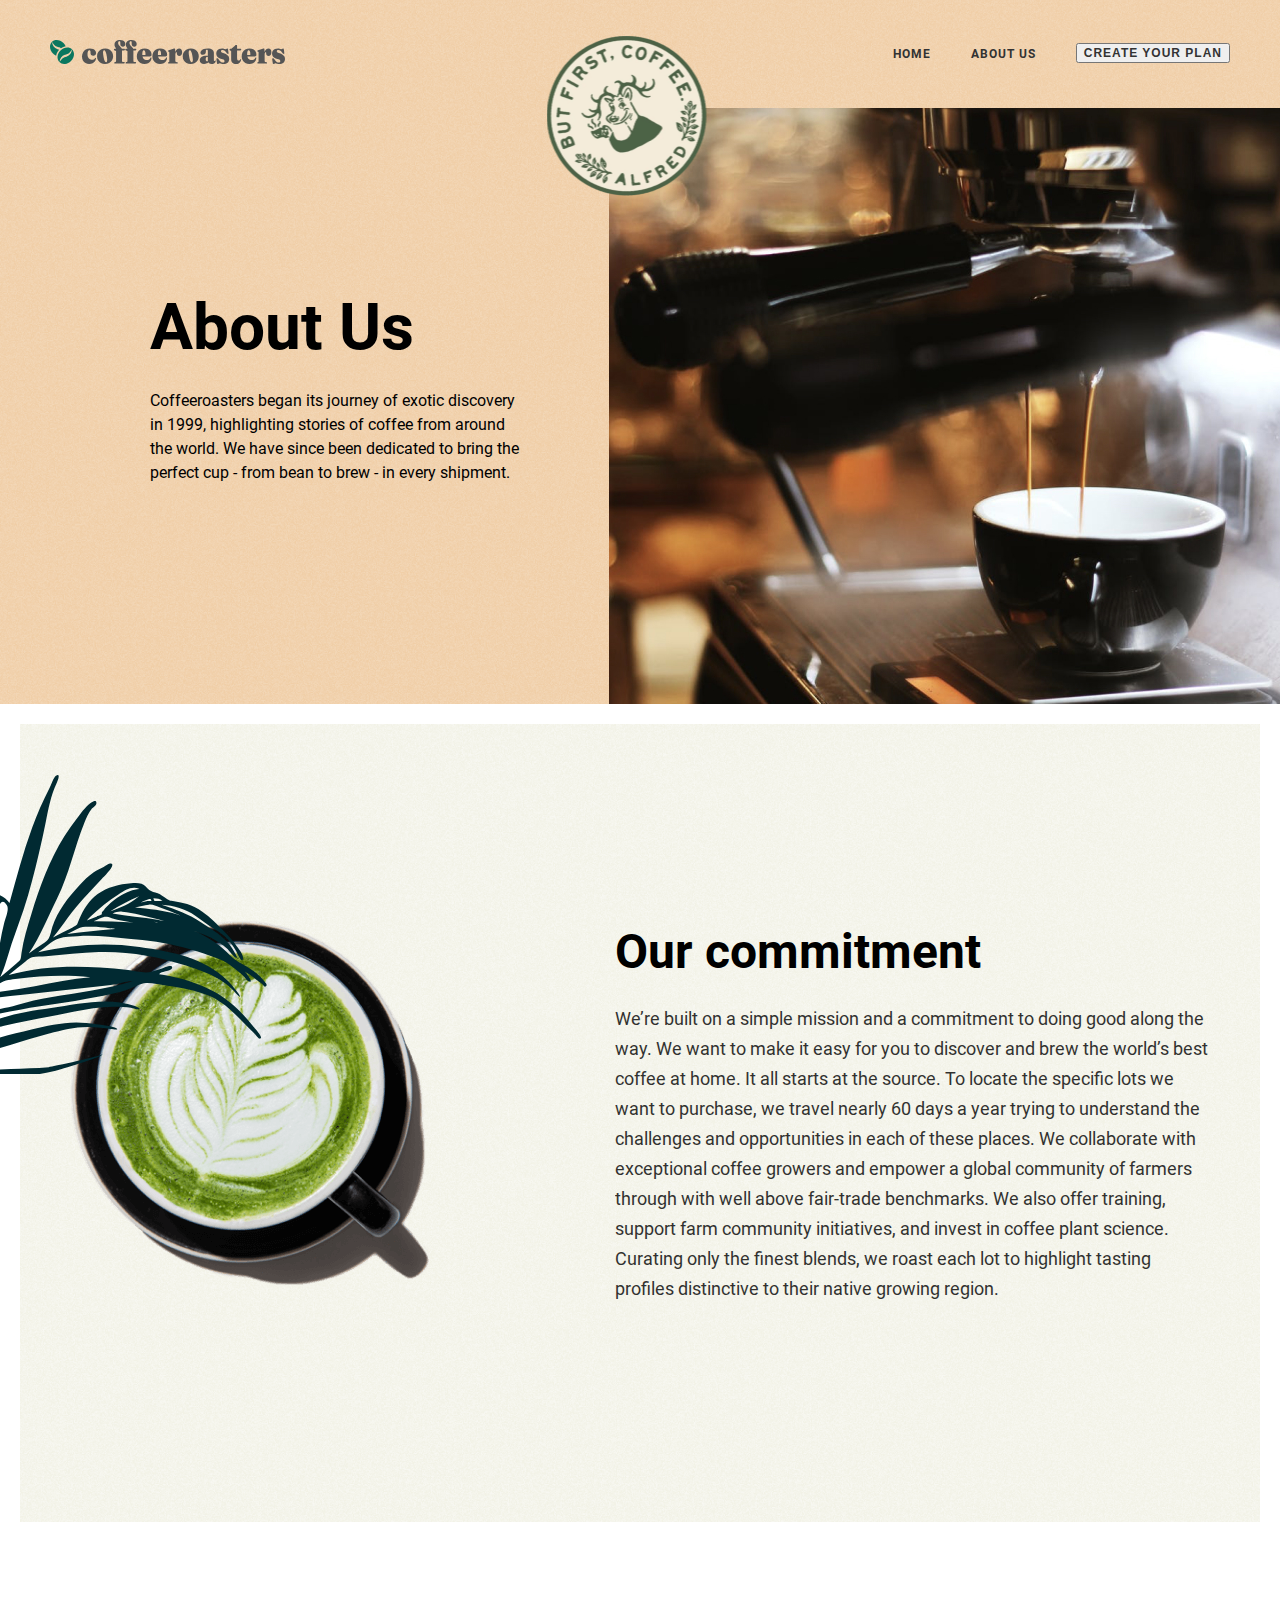
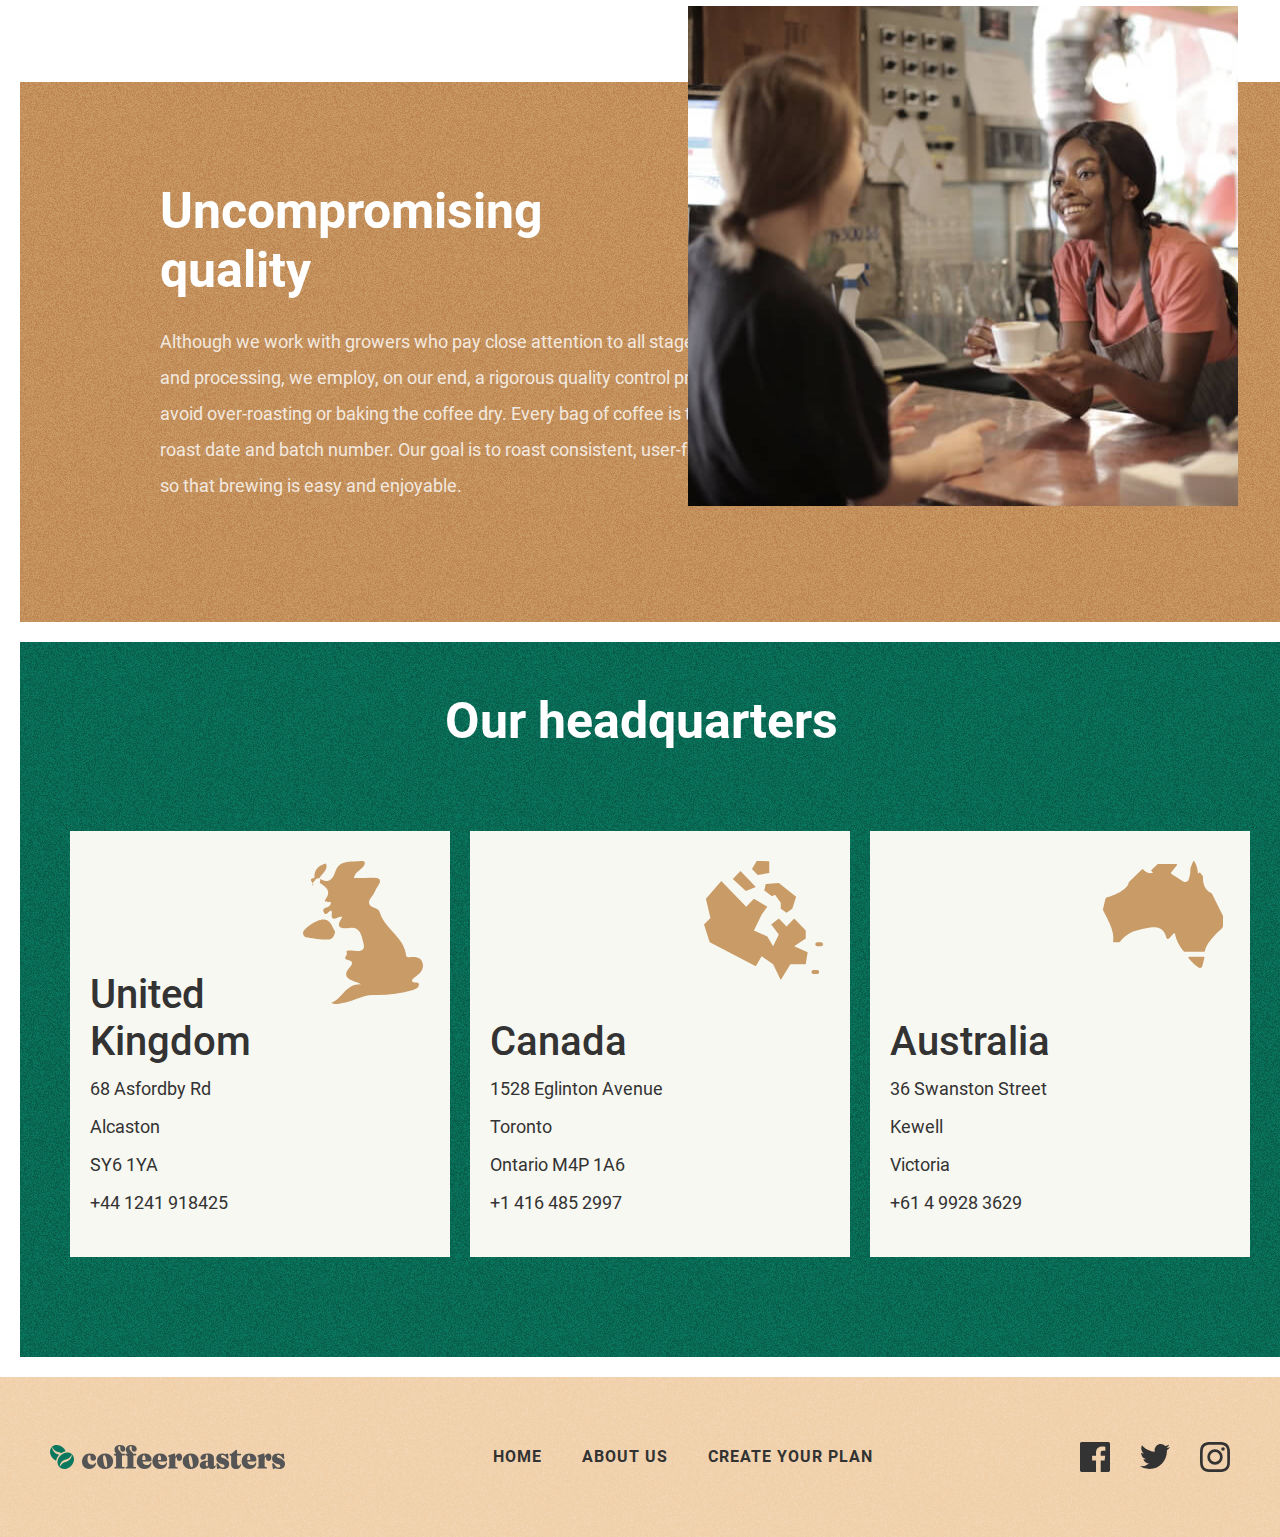
==== aboutus.html @ 54e1dedc "Add new site page about us" ====
<!DOCTYPE html>
<html lang="en">
<head>
  <meta charset="UTF-8">
  <meta http-equiv="X-UA-Compatible" content="IE=edge">
  <meta name="viewport" content="width=device-width, initial-scale=1.0">
  <title>Coffeeroasters || About us</title>
  <!-- <link rel="stylesheet" href="./css/normalize.css"> -->
  <!-- <link rel="stylesheet" href="./css/main.min.css"> -->
  <link rel="stylesheet" href="./css/main.css">
</head>
<body>
  <header class="site-header">
    <div class="container">
      <div class="header-top">
        <a class="site-logo" href="./index.html">
          <img class="site-logo-img" src="./images/site-logo.svg" alt="Site logo">
        </a>
        <nav class="header-nav">
          <ul class="nav-list">
            <li class="nav-item">
              <a class="nav-link" href="#">HOME</a>
            </li>
            <li class="nav-item">
              <a class="nav-link" href="#">ABOUT US</a>
            </li>
            <li class="nav-item">
              <button class="nav-link js-nav-link" type="button">Create your plan</button>
            </li>
          </ul>
        </nav>
      </div>
    </div>
  </header>

  <main>
    <section class="intro">
      <div class="container">
        <div class="intro-main">
          <div class="intro-info about">
            <h1 class="intro-info-title">
              About Us
            </h1>

            <p class="intro-info-text">
              Coffeeroasters began its journey of exotic discovery in 1999, highlighting stories of coffee from around the world. We have since been dedicated to bring the perfect cup - from bean to brew - in every shipment.
            </p>

          </div>

          <div class="intro-pictures">
            <img class="intro-img" src="./images/boiled-coffee.jpg"
            srcset="./images/boiled-coffee.jpg 1x, ./images/boiled-coffee@2x.jpg 2x"
            width="710" height="596" alt="Coffee picture">
          </div>
        </div>
      </div>
    </section>

    <section class="collection">
      <div class="for-bg-img">
        <div class="container">

          <div class="over-component">
            <img class="over-component-img" src="./images/green-coffee.png"
            srcset="./images/green-coffee.png  1x, ./images/green-coffee@2x.png 2x"
            width="360" height="364" alt=" Green-coffee" >

            <div class="component-info">
              <h2 class="component-title">
                Our commitment
              </h2>

              <p class="component-text">
                We’re built on a simple mission and a commitment to doing good along the way. We want to make it easy for you to discover and brew the world’s best coffee at home. It all starts at the source. To locate the specific lots we want to purchase, we travel nearly 60 days a year trying to understand the challenges and opportunities in each of these places. We collaborate with exceptional coffee growers and empower a global community of farmers through with well above fair-trade benchmarks. We also offer training, support farm community initiatives, and invest in coffee plant science. Curating only the finest blends, we roast each lot to highlight tasting profiles distinctive to their native growing region.
              </p>
            </div>

          </div>

        </div>
      </div>
    </section>


    <section class="uncompromising-quality">
      <div class="container">
        <div class="quality">
          <div class="quality-info">
            <div class="quality-title-box">
              <h2 class="quality-title">
                Uncompromising quality
              </h2>
            </div>

            <p class="quality-text">
              Although we work with growers who pay close attention to all stages of harvest and processing, we employ, on our end, a rigorous quality control program to avoid over-roasting or baking the coffee dry. Every bag of coffee is tagged with a roast date and batch number. Our goal is to roast consistent, user-friendly coffee, so that brewing is easy and enjoyable.
            </p>
          </div>
          <img class="quality-img" src="./images/about-quality-img.jpg"
          srcset="./images/about-quality-img.jpg 1x, ./images/about-quality-img@2x.jpg 2x"
          width="550" height="500" alt="Give coffee to client">
        </div>

      </div>
    </section>

    <section class="our-headquarters">
      <div class="container">
        <div class="quarters-info">
          <div class="quarters-title">
            <h2 class="quality-title">
              Our headquarters
            </h2>
          </div>

          <ul class="headquarters-list">
            <li class="headquarters-item">
              <div class="quarters-item-info">
                <h3 class="quarters-item-title">
                  United Kingdom
                </h3>
                <p class="quarters-item-text">68  Asfordby Rd</p>
                <p class="quarters-item-text">Alcaston</p>
                <p class="quarters-item-text">SY6 1YA</p>
                <p class="quarters-item-text">+44 1241 918425</p>
              </div>
            </li>
            <li class="headquarters-item">
              <div class="quarters-item-info">
                <h3 class="quarters-item-title">
                  Canada
                </h3>
                <p class="quarters-item-text">1528  Eglinton Avenue</p>
                <p class="quarters-item-text">Toronto</p>
                <p class="quarters-item-text">Ontario M4P 1A6</p>
                <p class="quarters-item-text">+1 416 485 2997</p>
              </div>
            </li>
            <li class="headquarters-item">
              <div class="quarters-item-info">
                <h3 class="quarters-item-title">
                  Australia
                </h3>
                <p class="quarters-item-text">36 Swanston Street</p>
                <p class="quarters-item-text">Kewell</p>
                <p class="quarters-item-text">Victoria</p>
                <p class="quarters-item-text">+61 4 9928 3629</p>
              </div>
            </li>
          </ul>
        </div>

      </div>
    </section>

    <footer class="site-footer">
      <div class="container">
        <div class="footer-info">
          <a class="site-logo" href="./index.html">
            <img class="site-logo-img" src="./images/site-logo.svg" alt="Site logo">
          </a>
          <nav class="header-nav">
            <ul class="nav-list">
              <li class="nav-item">
                <a class="ft-link" href="#">HOME</a>
              </li>
              <li class="nav-item">
                <a class="ft-link" href="#">ABOUT US</a>
              </li>
              <li class="nav-item">
                <a class="ft-link" href="#">Create your plan</a>
              </li>
            </ul>
          </nav>

          <ul class="social-media">
            <li class="social-media-item">
              <a class="social-media-link" href="#" target="blank">
                <img class="social-media-icon" src="./images/facebook-icon.svg"
                width="30" height="30" alt="facebook icon">
              </a>
            </li>
            <li class="social-media-item">
              <a class="social-media-link" href="#" target="blank">
                <img class="social-media-icon" src="./images/twitter-icon.svg"
                width="30" height="25" alt="twitter icon">
              </a>
            </li>
            <li class="social-media-item">
              <a class="social-media-link" href="#" target="blank">
                <img class="social-media-icon" src="./images/instagram-icon.svg"
                width="30" height="30" alt="instagram icon">
              </a>
            </li>
          </ul>
        </div>
      </div>

    </footer>

  </main>
</body>
</html>
---- css/main.css ----
:root{
  --text-color:#000000;
  --text-second-color:#333333;
  --bg-color:#ffffff;
}

@font-face {
  font-family: 'Roboto';
  font-style: normal;
  font-weight: 400;
  src: url('../fonts/roboto-v30-latin-regular.woff2') format('woff2'),
  url('../fonts/roboto-v30-latin-regular.woff') format('woff');
}

@font-face {
  font-family: 'Roboto';
  font-style: normal;
  font-weight: 500;
  src: url('../fonts/roboto-v30-latin-500.woff2') format('woff2'),
  url('../fonts/roboto-v30-latin-500.woff') format('woff');
}

@font-face {
  font-family: 'Roboto';
  font-style: normal;
  font-weight: 700;
  src: url('../fonts/roboto-v30-latin-700.woff2') format('woff2'),
  url('../fonts/roboto-v30-latin-700.woff') format('woff');
}

*{
  box-sizing: border-box;
}

body{
  margin: 0;
  font-family: "Roboto", "Arial", sans-serif;
  overflow-x: hidden;
  font-weight: 400;
  color: var(--text-color);
}

.site-header{
  width: 100%;
  background-image: url("../images/first-bgimg.png");
  background-position: center;
  background-size: cover;
}

.container{
  max-width: 1440px;
  margin: 0 auto;
  padding: 0 50px;
}

.header-top{
  display: flex;
  align-items: center;
  padding: 40px 0;
}

.site-logo{
  margin-right: auto;
}

.site-logo-img{
  display: block;
  margin-right: auto;
}
.nav-list{
  display: flex;
  align-items: center;
  list-style: none;
  margin: 0;
  padding: 0;
}

.nav-link{
  font-weight: 700;
  font-size: 12px;
  line-height: 14px;
  letter-spacing: 1px;
  color: var(--text-second-color);
  text-transform: uppercase;
  text-decoration: none;
}

.nav-item:not(:first-child){
  margin-left: 40px;
}

.intro{
  width: 100%;
  background-image: url("../images/first-bgimg.png");
  background-position: center;
  background-size: cover;
}

.intro-main{
  display: flex;
  align-items: center;
  justify-content: space-between;
  padding-left: 100px;
}

.intro-info{
  width: 464px;
  margin: 0;
  padding: 0;
}

.intro-info-title{
  margin: 0;
  padding: 0;
  font-weight: 700;
  font-size: 64px;
  line-height: 75px;
}

.intro-info-text{
  margin: 24px 0 34px 0;
  padding: 0;
  font-size: 16px;
  line-height: 24px;
}

.intro-link{
  display: inline-block;
  padding: 16px 24px;
  font-weight: 500;
  font-size: 16px;
  line-height: 19px;
  letter-spacing: 1px;
  background-color: #0A775F;
  color: var(--bg-color);
  border-radius: 100px;
  text-decoration: none;
}

.intro-pictures{
  position: relative;
  top:4px;
  left: 89px;
}

.intro-pictures:before{
  content: "";
  position: absolute;
  top: -72px;
  left: -62px;
  width: 160px;
  height: 160px;
  background-image: url("../images/alfred.png");
  background-position: center ;
}

.collection{
  width: 100%;
  background-color: var(--bg-color);
}

.for-bg-img{
  margin: 20px;
  padding: 50px 0;
  background-image: url("../images/seconnd-bgimg.png");
  background-position: center;
  background-size: cover;
}

.collection-title{
  margin: 0;
  margin-bottom: 80px;
  font-weight: 700;
  font-size: 50px;
  line-height: 59px;
  text-align: center;
  text-transform: uppercase;
}

.coffee-type-list{
  width: 1020px;
  margin: 0 auto;
  padding: 0;
}

.coffee-type-item{
  display: flex;
  align-items: center;
  margin: 0 auto;
  position: relative;
}

.coffee-type-item:nth-child(even){
  flex-direction: row-reverse;
}

.coffee-type-item:nth-child(2), .coffee-type-item:nth-child(4){
  position: relative;
}

.coffee-type-item:nth-child(1):before{
  position: absolute;
  top: -30%;
  left: -35%;
  width: 402px;
  height: 300px;
  background-image: url("../images/first-leaf.svg");
  background-repeat: no-repeat;
  background-size: cover;
  content: "";
}

.coffee-type-item:nth-child(2)::after{
  position: absolute;
  top: 36%;
  right: -44%;
  width: 392px;
  height: 477px;
  background-image: url("../images/second-leaf.svg");
  background-repeat: no-repeat;
  background-size: cover;
  content: "";
}

.coffee-type-item:nth-child(4):before{
  position: absolute;
  top: -7%;
  left: -41%;
  width: 316px;
  height: 269px;
  background-image: url("../images/third-leaf.svg");
  background-repeat: no-repeat;
  background-size: contain;
  content: "";
}

.coffee-type-item:nth-child(even)  .coffee-type-img{
  margin-left: 117px;
}

.coffee-type-item:nth-child(odd) .coffee-type-img{
  margin-right: 117px;
}


.coffee-type-item:nth-child(1)
.coffee-type-info{
  width: 452px;
}

.coffee-type-item:nth-child(2)
.coffee-type-info{
  width: 390px;
}
.coffee-type-item:nth-child(3)
.coffee-type-info
{
  width: 390px;
}

.coffee-type-item:nth-child(4)
.coffee-type-info {
  width: 410px;
}

.coffee-type-info-title{
  margin: 0;
  margin-bottom: 10px;
  padding: 0;
  font-weight: 500;
  font-size: 48px;
  line-height: 56px;
  color: var(--text-second-color);
  text-transform: uppercase;
}

.coffee-type-info-text{
  margin: 0;
  font-weight: 400;
  font-size: 22px;
  line-height: 34px;
  color: var(--text-second-color);
}

.choose-us{
  position: relative;
  margin: 20px;
  padding-top: 50px;
  padding-bottom: 500px;
  background-image: url("../images/third-bgimg.png");
  background-position: center;
  background-size: contain;
}

.choose-us-top{
  width: 581px;
  margin: 0 auto;
  text-align: center;
}

.choose-us-title{
  margin: 0;
  margin-bottom: 10px;
  padding: 0;
  font-weight: 700;
  font-size: 50px;
  line-height: 59px;
  color: var(--bg-color);
  text-transform: uppercase;
}

.choose-us-text{
  margin: 0;
  font-weight: 400;
  font-size: 16px;
  line-height: 28px;
  color: var(--bg-color);
  opacity: 0.8;
}

.choose-us-list{
  position: absolute;
  top: 41%;
  display: flex;
  align-items: center;
  margin: 0;
  padding: 0;
  list-style: none;
}

.choose-us-item{
  width: 433px;
  color: var(--text-second-color);
}

.choose-us-item:nth-child(1)::before{
  position: absolute;
  top: -8%;
  left: -4%;
  width: 140px;
  height: 144px;
  background-image: url("../images/but-first-coffe-icon.svg");
  background-position: center;
  background-size: contain;
  background-repeat: no-repeat;
  content: "";
}

.choose-us-item:not(:last-child){
  margin-right: 20px;
}

.choose-us-item-title{
  margin-top: 28px;
  margin-bottom: 10px;
  font-weight: 500;
  font-size: 30px;
  line-height: 35px;
  text-transform: uppercase;
}

.choose-us-item-text{
  font-weight: 400;
  font-size: 18px;
  line-height: 28px;
}

.how-it-work{
  margin: 0 20px;
  margin-top: 289px;
  margin-bottom: 50px;
  background-image: url("../images/fourth-bg-img.png");
  background-position: center;
  background-size: cover;
}

.how-it-work-info{
  position: relative;
  margin: 0;
  padding: 50px 0;
}


.how-it-work-title{
  position: relative;
  margin-bottom: 55px;
  font-weight: 700;
  font-size: 50px;
  line-height: 59px;
  text-align: center;
  color: var(--bg-color);
  text-transform: uppercase;
}

.how-it-work-title::before{
  position: absolute;
  content: "";
  top:1%;
  right:3%;
  width: 215px;
  height: 150px;
  background-image: url("../images/but-first-coffee-icon.svg");
  background-position: center;
  background-repeat: no-repeat;
}

.boxes{
  width: 966px;
  display: flex;
  align-items: center;
  justify-content: space-between;
  border-bottom: 3px dashed #C99B67;
}

.box-item{
  position: relative;
  top:25px;
  padding: 26px;
  background-color: #F8F8F2;
  border: 4px solid #C99B67;
  border-radius: 4px;
}

.how-it-work-list{
  margin: 0;
  margin-top: 45px;
  margin-bottom: 60px;
  padding: 0;
  display: flex;
  align-items: center;
  list-style: none;
}

.how-it-work-item{
  width: 453px;
  padding-top: 20px;
  padding-right: 28px;
  padding-bottom: 40px;
  padding-left: 20px;
  background-color: #F8F8F2;
  color:var(--text-second-color)
}

.how-it-work-item:not(:last-child){
  margin-right: 20px;
}

.number{
  display: block;
  text-align: right;
  font-weight: 400;
  font-size: 64px;
  line-height: 75px;
  color: var(--text-second-color);
  opacity: 0.8;
}

.how-it-work-theme{
  width: 231px;
}

.how-it-work-item-title{
  margin-top: 45px;
  margin-bottom: 10px;
  font-weight: 500;
  font-size: 40px;
  line-height: 47px;
}

.how-it-work-item-text{
  margin: 0;
  padding: 0;
  font-weight: 400;
  font-size: 18px;
  line-height: 28px;
}

.work-link{
  display: flex;
  justify-content: center;
}

.how-it-work-link{
  padding: 16px 24px;
  font-weight: 500;
  font-size: 16px;
  line-height: 19px;
  text-align: center;
  letter-spacing: 1px;
  background-color: #C99B67;
  color: #FFFFFF;
  border-radius: 100px;
  text-decoration: none;
}

.site-footer{
  width: 100%;
  background-image: url("../images/first-bgimg.png");
  background-position: center;
  background-size: cover;
}

.footer-info{
  display: flex;
  align-items: center;
  padding: 65px 0;
}

.ft-link{
  font-weight: 700;
  font-size: 16px;
  line-height: 19px;
  letter-spacing: 1px;
  text-transform: uppercase;
  color: var(--text-second-color);
  text-decoration: none;
}

.social-media{
  display: flex;
  align-items: center;
  list-style: none;
  margin: 0;
  margin-left: auto;
  padding: 0;
}

.social-media-item:not(:last-child){
  margin-right: 30px;
}

.social-media-icon{
  display: block;
}

.about{
  width: 372px;
}


.over-component{
  position: relative;
  display: flex;
  align-items: center;
  justify-content: flex-end;
  padding-top: 110px;
  padding-bottom: 150px;
}

.over-component::before{
  position: absolute;
  top: 0%;
  left: -18%;
  width: 402px;
  height: 300px;
  background-image: url("../images/first-leaf.svg");
  background-repeat: no-repeat;
  background-size: cover;
  content: "";
}

.component-info{
  margin-left: 185px;
  width: 626px;
}

.component-title{
  margin-bottom: 24px;
  font-weight: 700;
  font-size: 48px;
  line-height: 56px;
}

.component-text{
  font-style: normal;
  font-weight: 400;
  font-size: 18px;
  line-height: 30px;
  color: var(--text-color);
  mix-blend-mode: normal;
  opacity: 0.8;
}

.uncompromising-quality{
  width: 100%;
  margin:0 20px;
  margin-top: 160px;
  background-image: url("../images/third-bgimg.png");
}

.quality{
  position: relative;
  display: flex;
  align-items: center;
}

.quality-info{
  width: 729px;
  color: var(--bg-color);
  padding-top: 100px;
  padding-bottom: 118px;
  padding-left: 90px;
}

.quality-title-box{
  width: 397px;
}

.quality-title{
  margin: 0;
  font-weight: 700;
  font-size: 50px;
  line-height: 59px;
  color: var(--bg-color);
}

.quality-text{
  margin: 0;
  margin-top: 24px;
  padding: 0;
  font-weight: 400;
  font-size: 18px;
  line-height: 30px;
  line-height: 2;
  color: var(--bg-color);
  mix-blend-mode: normal;
  opacity: 0.8;
}


.quality-img{
  position: absolute;
  top:-14%;
  right: 1%;
}

.our-headquarters{
  width: 100%;
  margin: 20px;
  background-image: url("../images/fourth-bg-img.png");
}

.quarters-info{
  padding-top: 50px;
  padding-bottom: 100px;
}

.quarters-title{
  width: 431px;
  margin: 0 auto;
}


.headquarters-list{
  display: flex;
  align-items: center;
  margin: 0;
  margin-top: 80px;
  padding: 0;
  list-style: none;
}


.headquarters-item{
  position: relative;
  width: 433px;
  margin: 0;
  padding: 0 55px 40px 20px;
  background-color: #F8F8F2;
  color: var(--text-second-color)
}

.headquarters-item:first-child{
  padding-top: 140px;
}

.headquarters-item:not(:first-child){
  padding-top: 187px;
}

.headquarters-item:not(:last-child){
  margin-right: 20px;
}

.quarters-item-title{
  width: 231px;
  margin: 0;
  font-weight: 500;
  font-size: 40px;
  line-height: 47px;
}

.quarters-item-text{
  margin: 0;
  margin-top: 10px;
  font-weight: 400;
  font-size: 18px;
  line-height: 28px;
}

.headquarters-item:nth-child(1)::before{
  position: absolute;
  top: 7%;
  right: 7%;
  width: 120px;
  height: 143px;
  background-image: url("../images/uk-img.svg");
  background-size: contain;
  background-position: center;
  background-repeat: no-repeat;
  content: "";
}

.headquarters-item:nth-child(2)::before{
  position: absolute;
  top: 7%;
  right: 7%;
  display: inline-block;
  width: 120px;
  height: 120px;
  background-image: url("../images/canada.svg");
  background-size: contain;
  background-position: center;
  background-repeat: no-repeat;
  content: "";
}

.headquarters-item:nth-child(3)::before{
  position: absolute;
  top: 7%;
  right: 7%;
  display: inline-block;
  width: 120px;
  height: 107px;
  background-image: url("../images/australia.svg");
  background-size: contain;
  background-position: center;
  background-repeat: no-repeat;
  content: "";
}
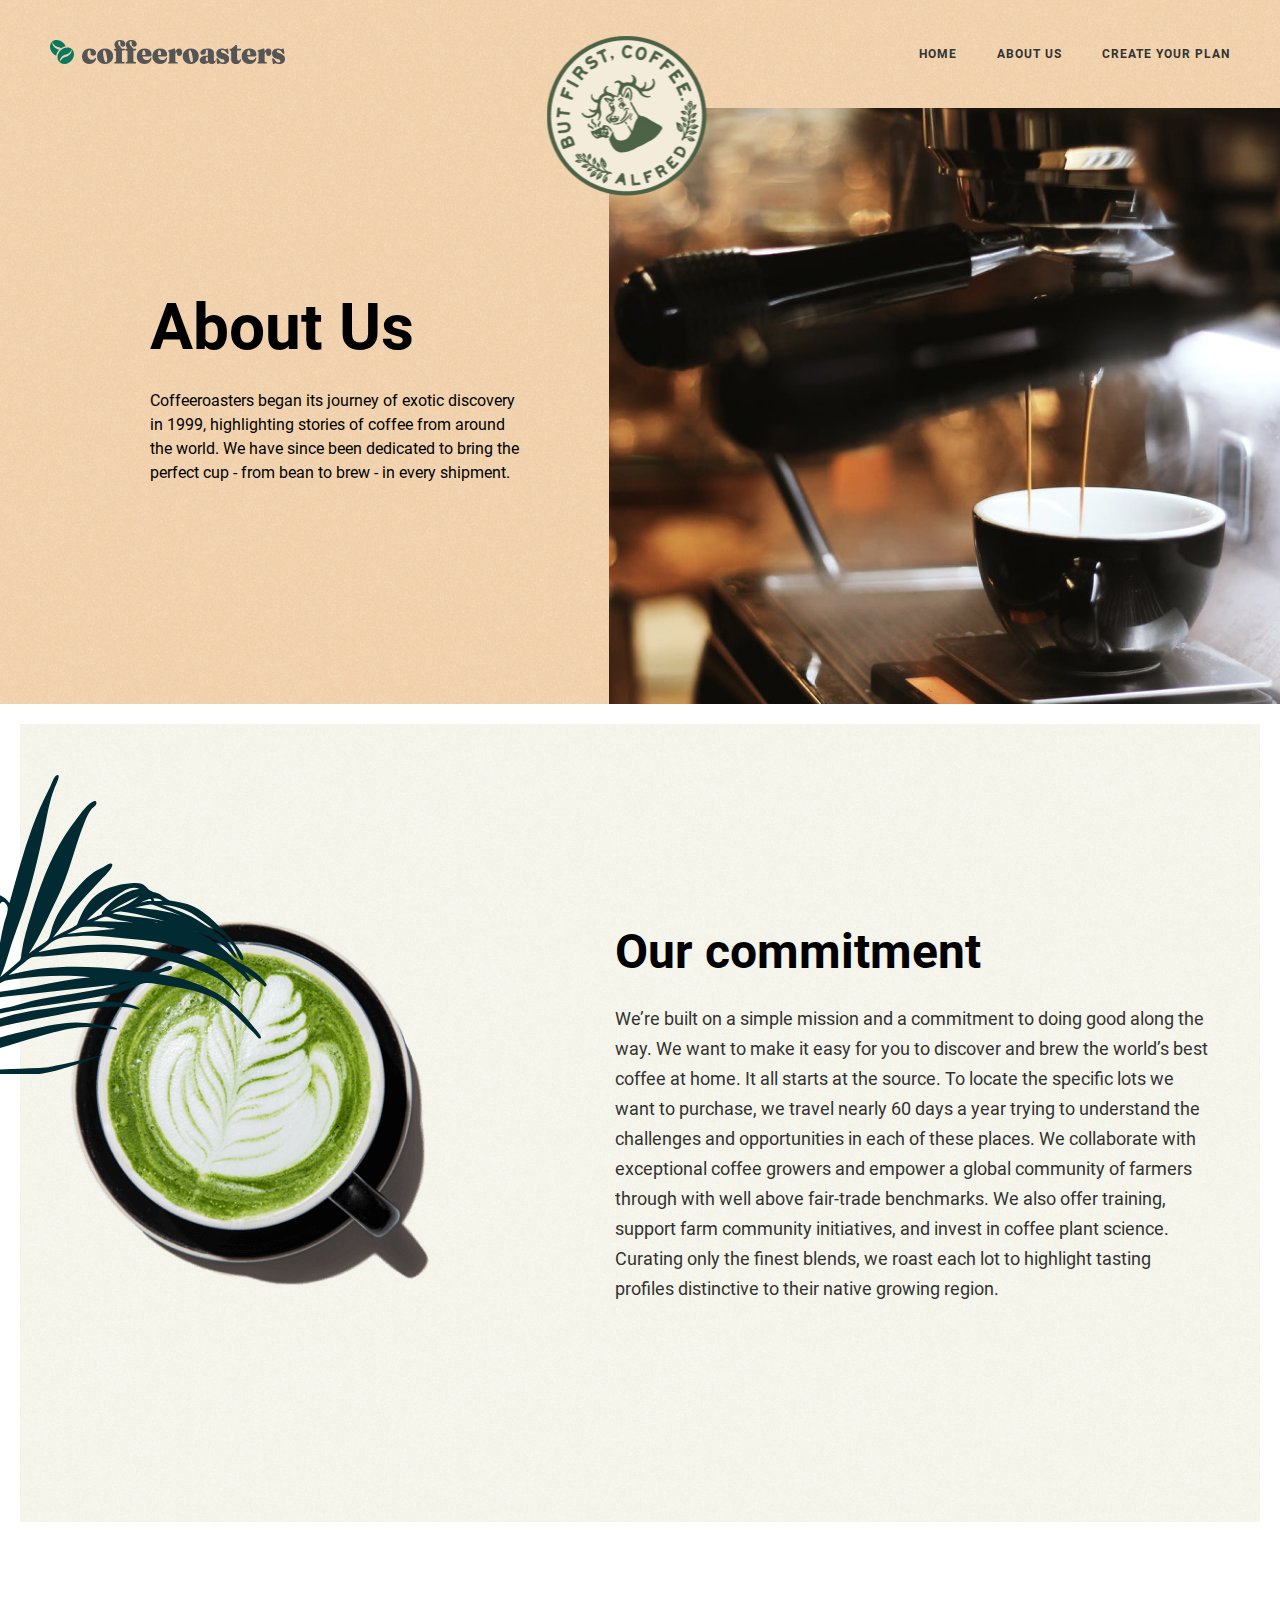
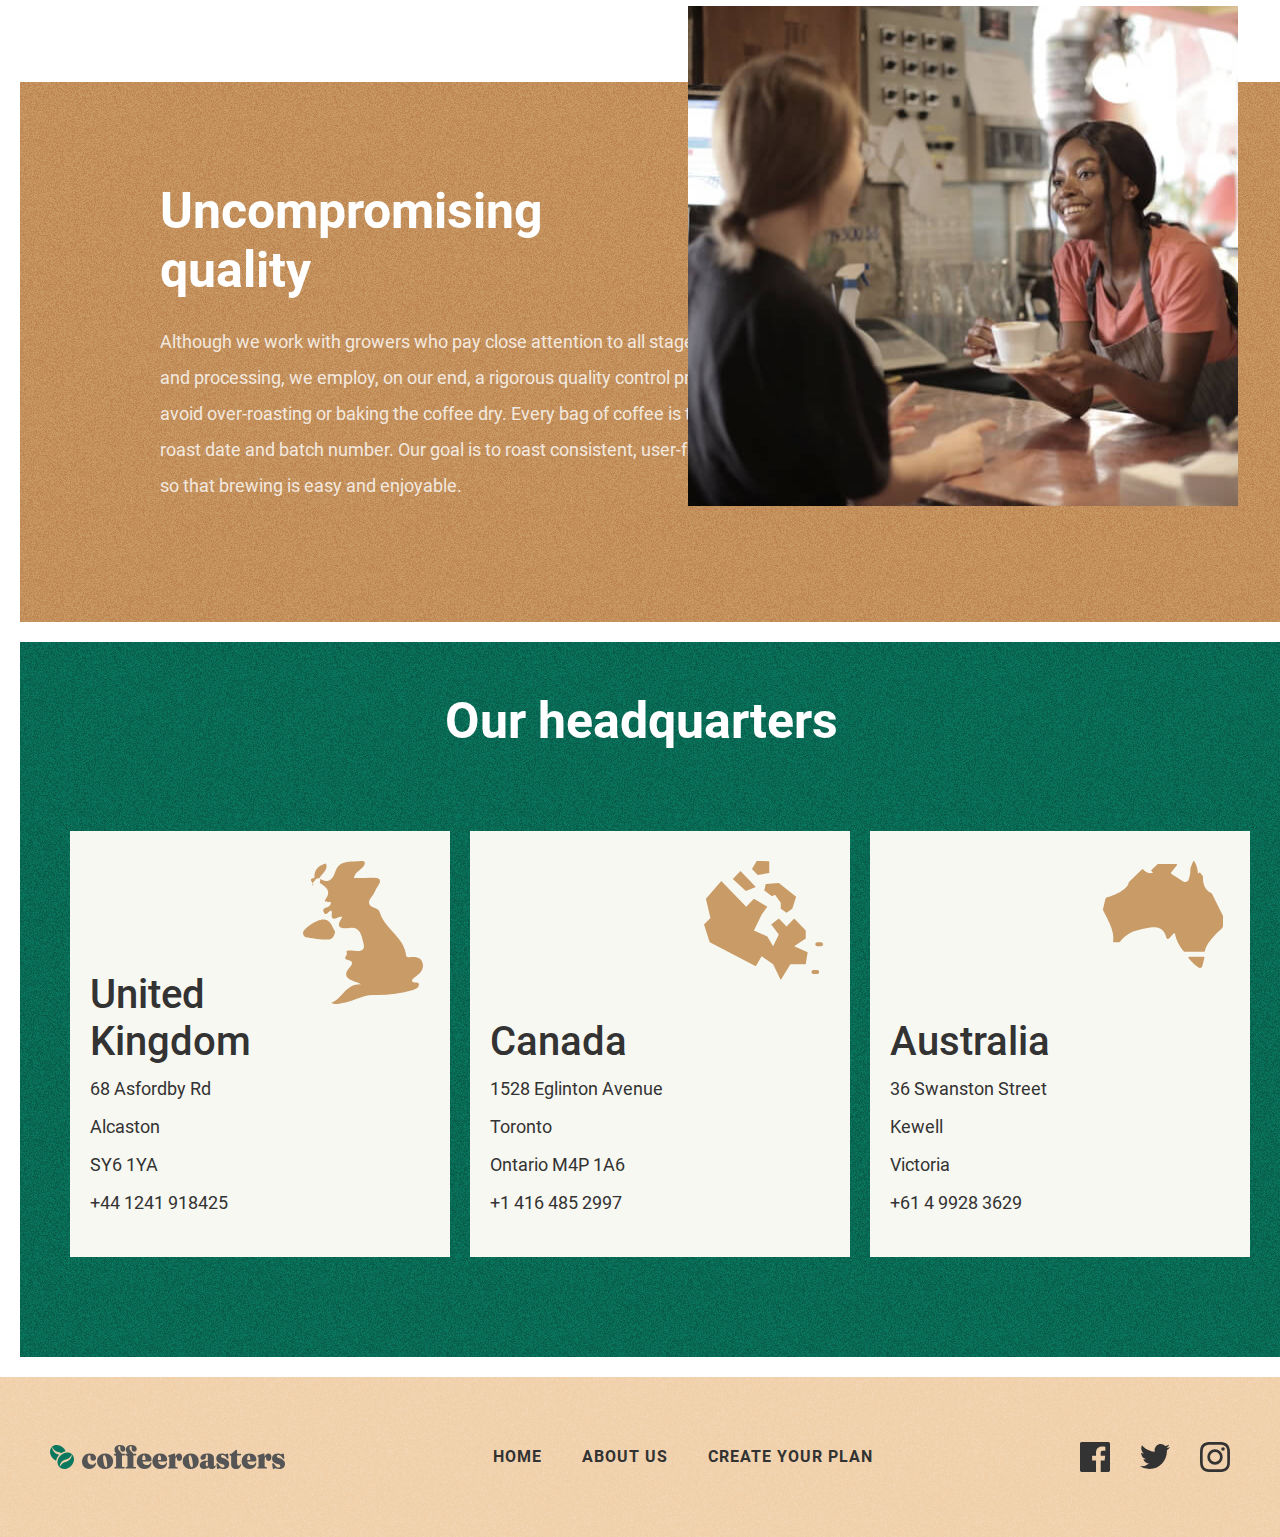
==== commit e5e957de: "Connect html files" ====
--- a/aboutus.html
+++ b/aboutus.html
@@ -19,13 +19,13 @@
         <nav class="header-nav">
           <ul class="nav-list">
             <li class="nav-item">
-              <a class="nav-link" href="#">HOME</a>
+              <a class="nav-link" href="./index.html">HOME</a>
             </li>
             <li class="nav-item">
-              <a class="nav-link" href="#">ABOUT US</a>
+              <a class="nav-link" href="./aboutus.html">ABOUT US</a>
             </li>
             <li class="nav-item">
-              <button class="nav-link js-nav-link" type="button">Create your plan</button>
+              <a class="nav-link js-nav-link" type="button">Create your plan</a>
             </li>
           </ul>
         </nav>
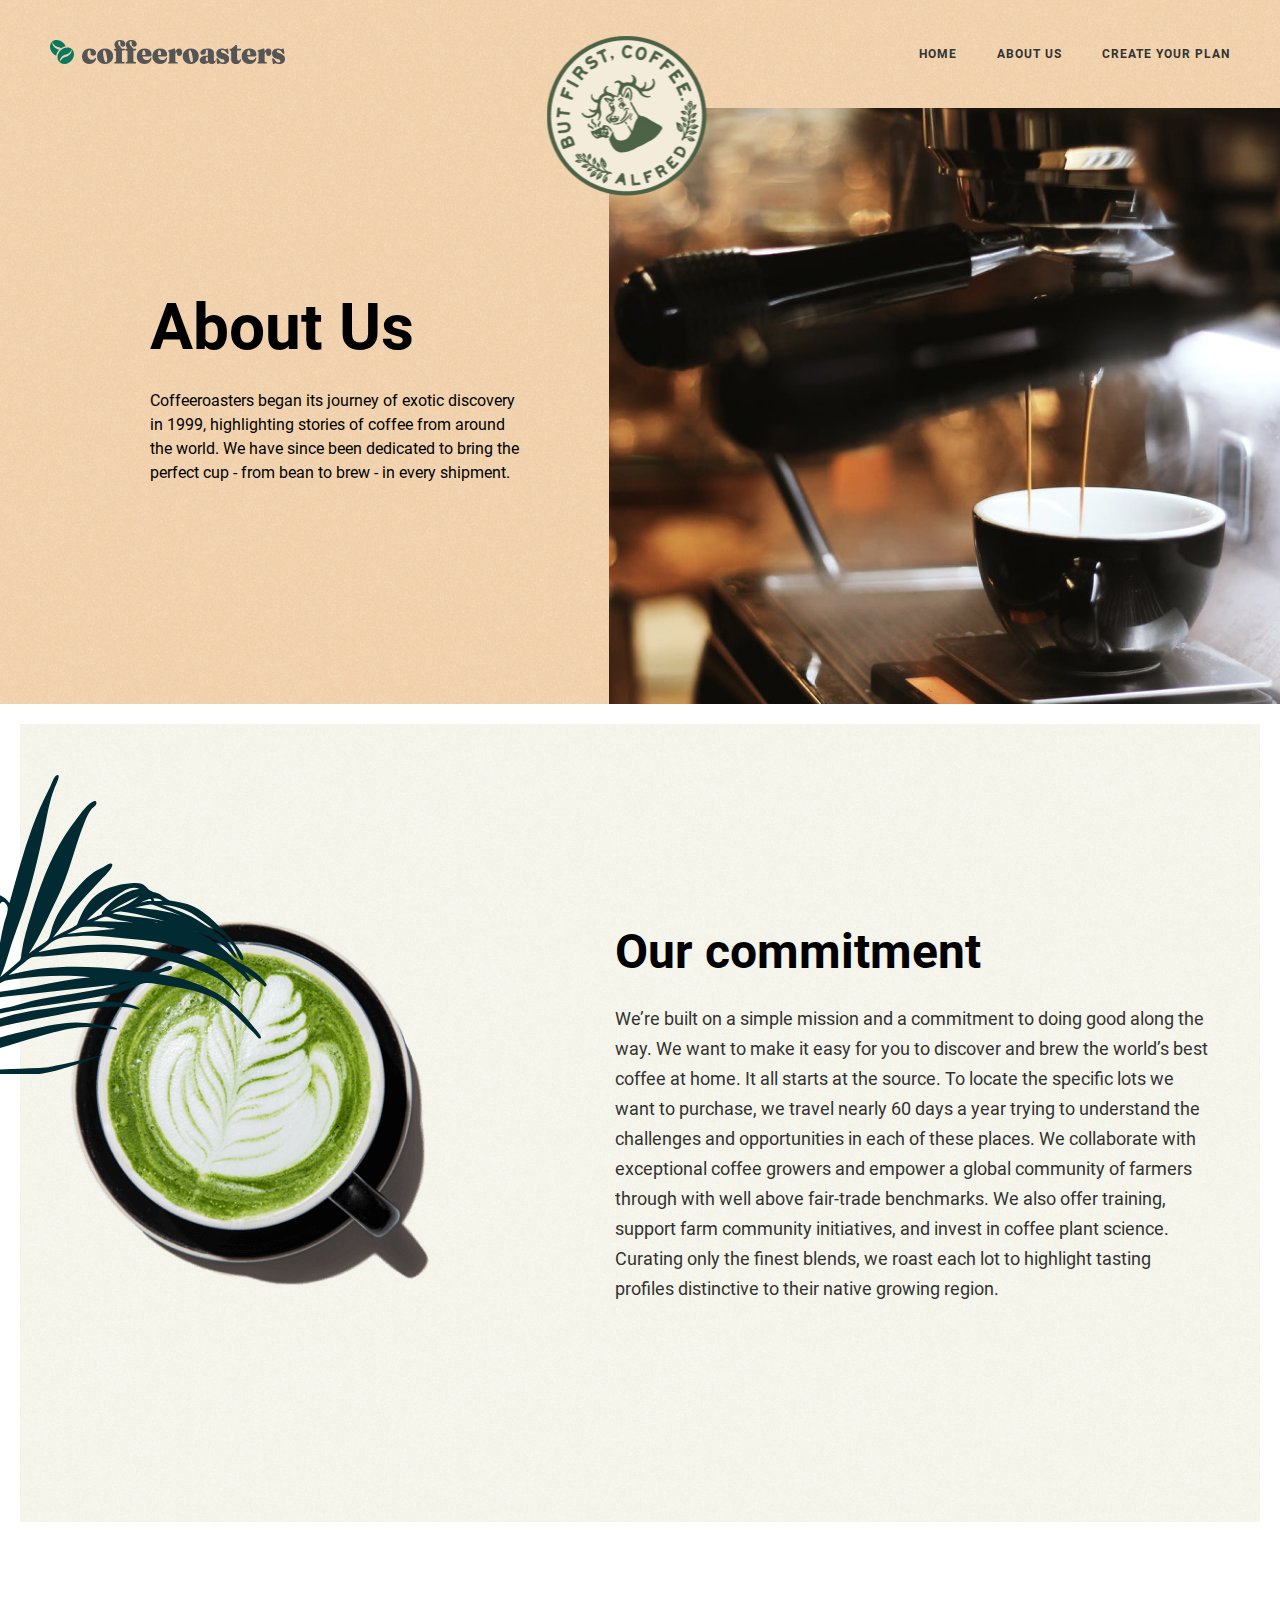
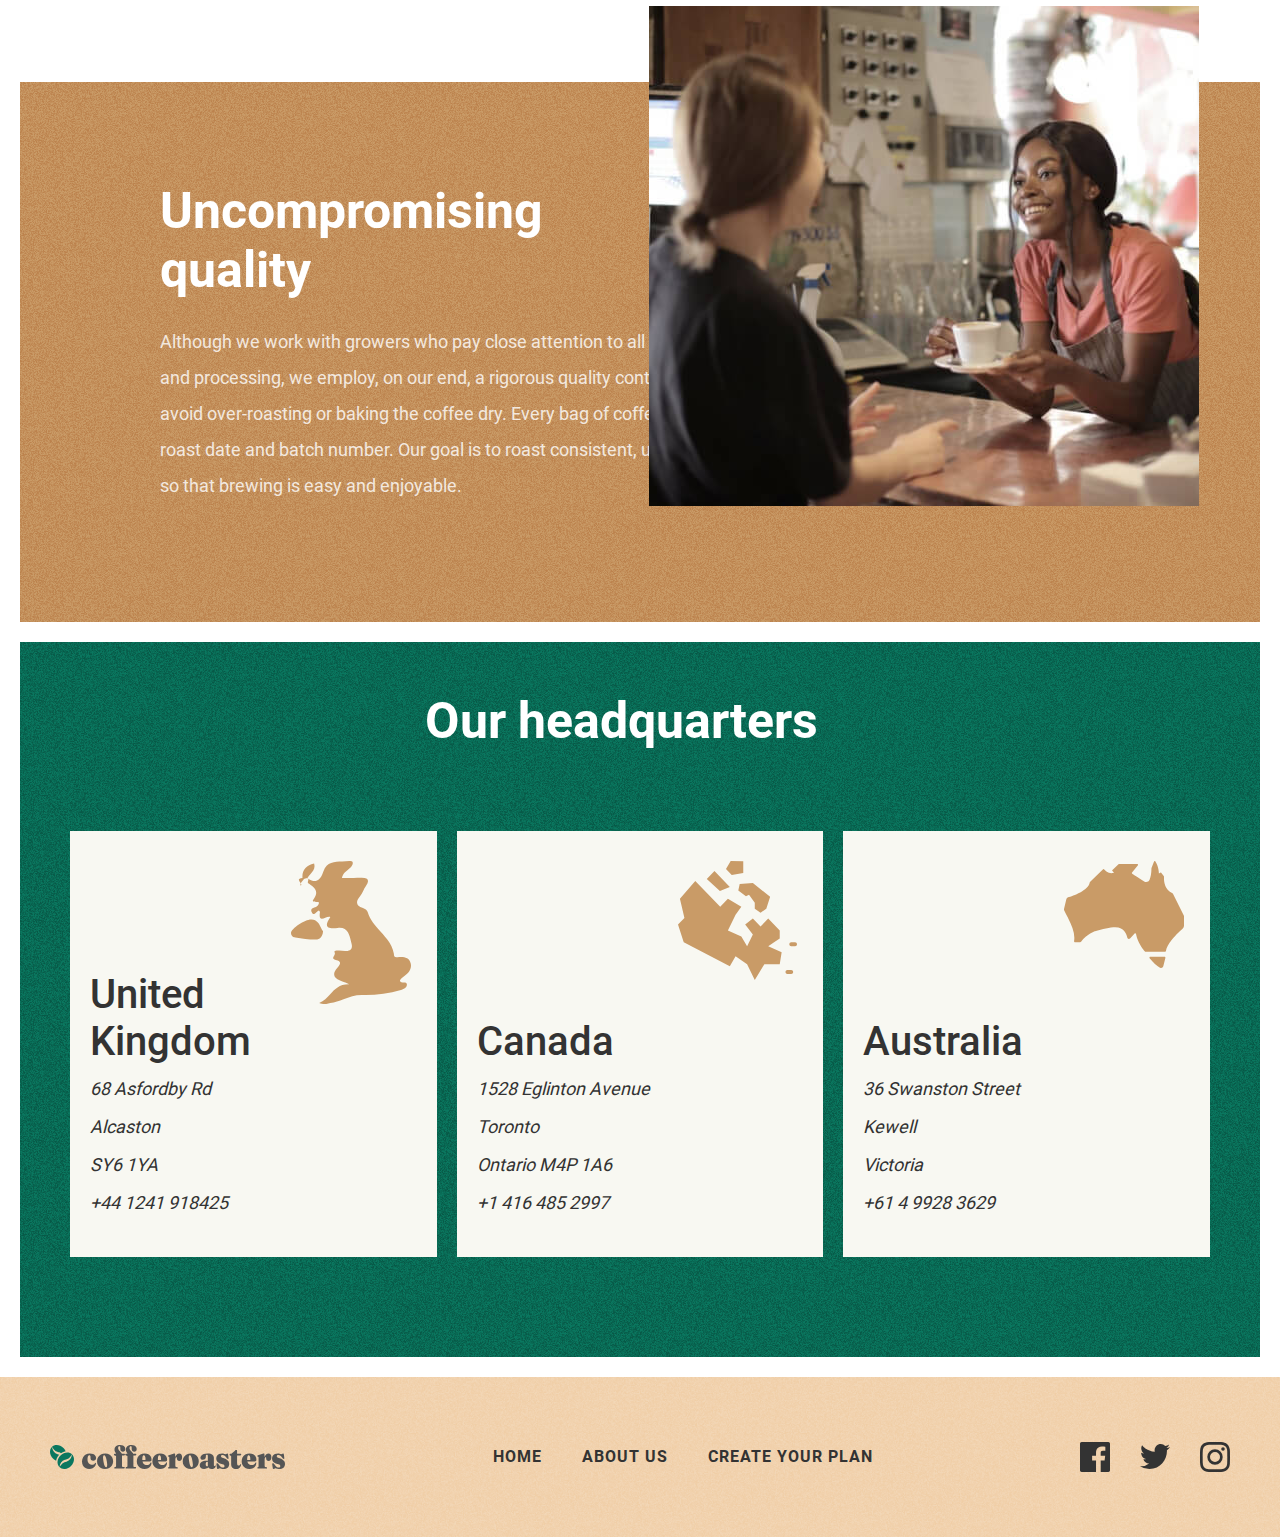
==== commit f74ab238: "Add new page to site" ====
--- a/aboutus.html
+++ b/aboutus.html
@@ -25,7 +25,7 @@
               <a class="nav-link" href="./aboutus.html">ABOUT US</a>
             </li>
             <li class="nav-item">
-              <a class="nav-link js-nav-link" type="button">Create your plan</a>
+              <a class="nav-link js-nav-link" href="./create.html">Create your plan</a>
             </li>
           </ul>
         </nav>
@@ -120,10 +120,10 @@
                 <h3 class="quarters-item-title">
                   United Kingdom
                 </h3>
-                <p class="quarters-item-text">68  Asfordby Rd</p>
-                <p class="quarters-item-text">Alcaston</p>
-                <p class="quarters-item-text">SY6 1YA</p>
-                <p class="quarters-item-text">+44 1241 918425</p>
+                <address class="quarters-item-text">68  Asfordby Rd</address>
+                <address class="quarters-item-text">Alcaston</address>
+                <address class="quarters-item-text">SY6 1YA</address>
+                <address class="quarters-item-text"><a class="item-text-link" href="tel:+441241918425">+44 1241 918425</a></address>
               </div>
             </li>
             <li class="headquarters-item">
@@ -131,10 +131,10 @@
                 <h3 class="quarters-item-title">
                   Canada
                 </h3>
-                <p class="quarters-item-text">1528  Eglinton Avenue</p>
-                <p class="quarters-item-text">Toronto</p>
-                <p class="quarters-item-text">Ontario M4P 1A6</p>
-                <p class="quarters-item-text">+1 416 485 2997</p>
+                <address class="quarters-item-text">1528  Eglinton Avenue</address>
+                <address class="quarters-item-text">Toronto</address>
+                <address class="quarters-item-text">Ontario M4P 1A6</address>
+                <address class="quarters-item-text"><a class="item-text-link" href="tel:+14164852997">+1 416 485 2997</a></address>
               </div>
             </li>
             <li class="headquarters-item">
@@ -142,10 +142,10 @@
                 <h3 class="quarters-item-title">
                   Australia
                 </h3>
-                <p class="quarters-item-text">36 Swanston Street</p>
-                <p class="quarters-item-text">Kewell</p>
-                <p class="quarters-item-text">Victoria</p>
-                <p class="quarters-item-text">+61 4 9928 3629</p>
+                <address class="quarters-item-text">36 Swanston Street</address>
+                <address class="quarters-item-text">Kewell</address>
+                <address class="quarters-item-text">Victoria</address>
+                <address class="quarters-item-text"><a class="item-text-link" href="tel:+61499283629">+61 4 9928 3629</a></address>
               </div>
             </li>
           </ul>
@@ -163,13 +163,13 @@
           <nav class="header-nav">
             <ul class="nav-list">
               <li class="nav-item">
-                <a class="ft-link" href="#">HOME</a>
+                <a class="ft-link" href="./index.html">HOME</a>
               </li>
               <li class="nav-item">
-                <a class="ft-link" href="#">ABOUT US</a>
+                <a class="ft-link" href="./aboutus.html">ABOUT US</a>
               </li>
               <li class="nav-item">
-                <a class="ft-link" href="#">Create your plan</a>
+                <a class="ft-link" href="./create.html">Create your plan</a>
               </li>
             </ul>
           </nav>
--- a/css/main.css
+++ b/css/main.css
@@ -38,6 +38,19 @@
   overflow-x: hidden;
   font-weight: 400;
   color: var(--text-color);
+}
+
+.visually-hidden {
+  position: absolute;
+  width: 1px;
+  height: 1px;
+  margin: -1px;
+  padding: 0;
+  border: 0;
+  white-space: nowrap;
+  clip-path: inset(100%);
+  clip: rect(0 0 0 0);
+  overflow: hidden;
 }
 
 .site-header{
@@ -582,8 +595,7 @@
 }
 
 .uncompromising-quality{
-  width: 100%;
-  margin:0 20px;
+  margin:20px;
   margin-top: 160px;
   background-image: url("../images/third-bgimg.png");
 }
@@ -635,7 +647,6 @@
 }
 
 .our-headquarters{
-  width: 100%;
   margin: 20px;
   background-image: url("../images/fourth-bg-img.png");
 }
@@ -696,6 +707,11 @@
   font-weight: 400;
   font-size: 18px;
   line-height: 28px;
+}
+
+.item-text-link{
+  color: var(--text-second-color);
+  text-decoration: none;
 }
 
 .headquarters-item:nth-child(1)::before{
@@ -737,4 +753,339 @@
   background-position: center;
   background-repeat: no-repeat;
   content: "";
+}
+
+
+/* Question sections */
+.question{
+  position: relative;
+}
+
+.for-bg-img{
+  margin: 20px;
+  background-image: url("../images/seconnd-bgimg.png");
+}
+
+.question-box{
+  display: flex;
+  padding-top: 50px;
+}
+
+.question-box::before{
+  position: absolute;
+  top: 63%;
+  left: -15%;
+  width: 316px;
+  height: 269px;
+  background-image: url("../images/third-leaf.svg");
+  background-repeat: no-repeat;
+  background-size: contain;
+  content: "";
+}
+
+.ordered-list{
+  margin: 0;
+  padding: 0;
+  list-style: none;
+}
+
+.ordered-list::before{
+  position: absolute;
+  top: 35%;
+  left: -14%;
+  width: 402px;
+  height: 300px;
+  background-image: url("../images/first-leaf.svg");
+  background-repeat: no-repeat;
+  background-size: cover;
+  content: "";
+}
+
+.ordered-list::after{
+  position: absolute;
+  top: 12%;
+  right: -16%;
+  width: 392px;
+  height: 477px;
+  background-image: url("../images/second-leaf.svg");
+  background-repeat: no-repeat;
+  background-size: cover;
+  content: "";
+}
+
+.ordered-item{
+  margin-bottom: 30px;
+}
+
+
+.ordered-link{
+  padding-bottom: 5px;
+  font-weight: 500;
+  font-size: 28px;
+  line-height: 33px;
+  font-variant: small-caps;
+  color: #555555;
+  border: 3px dashed transparent;
+  text-decoration: none;
+  text-transform: uppercase;
+}
+
+.ordered-link:hover{
+  color: var(--text-color);
+  border-bottom: 3px dashed #C99B67;
+}
+
+.question-form{
+  width: 660px;
+  margin-left: auto;
+}
+
+.details-summary{
+  display: flex;
+  align-items: center;
+  margin-bottom: 20px;
+  font-weight: 700;
+  font-size: 35px;
+  line-height: 47px;
+  text-transform: uppercase;
+  list-style: none;
+}
+
+.details-summary::after{
+  content: "";
+  margin-left: 24px;
+  width: 40px;
+  height: 40px;
+  display: inline-block;
+  background-image: url("../images/down-icon.svg");
+  background-repeat: no-repeat;
+  background-size: contain;
+  background-position: center center;
+}
+
+span{
+  display: block;
+}
+
+.label-box{
+  display: flex;
+  margin-bottom: 60px;
+}
+
+.form-label{
+  display:inline-block;
+}
+
+.form-label:not(:last-child){
+  margin-right: 18px;
+}
+
+.text-box{
+  width: 208px;
+  padding-top: 31px;
+  padding-right: 32px;
+  padding-bottom: 57px;
+  padding-left: 16px;
+  background-color:#0a775f33;
+}
+
+.first-input-title{
+  padding-bottom: 80px;
+}
+
+.form-input:checked ~ .text-box{
+  background-color: #0A775F;
+}
+
+.form-input:checked ~ .text-box .input-title{
+  color: var(--bg-color);
+}
+
+.form-input:checked ~ .text-box .input-text{
+  color: var(--bg-color);
+}
+
+.input-title{
+  margin-bottom: 10px;
+  font-weight: 500;
+  font-size: 24px;
+  line-height: 28px;
+  color: var(--text-second-color);
+}
+
+.details-name{
+  margin-bottom: 100px;
+}
+
+
+.form-text{
+  width: 100%;
+  margin-top: 100px;
+  background-color: #C99B67;
+}
+
+.form-text-title{
+  margin: 0;
+  padding: 0;
+  margin-bottom: 14px;
+  padding-top: 40px;
+  font-weight: 400;
+  font-size: 16px;
+  line-height: 19px;
+  text-transform: uppercase;
+  color: var(--bg-color);
+}
+
+
+.form-text{
+  margin: 0;
+  padding-right: 15px;
+  padding-bottom: 40px;
+  padding-left: 20px;
+  font-weight: 500;
+  font-size: 24px;
+  line-height: 34px;
+  color: var(--bg-color);
+}
+
+.span-bl-color{
+  display: inline-block;
+  color: var(--text-second-color);
+}
+
+.button-box{
+  display: flex;
+  justify-content: flex-end;
+  margin-top: 20px;
+}
+
+.form-button{
+  display: inline-block;
+  padding: 16px 24px;
+  font-weight: 500;
+  font-size: 16px;
+  line-height: 19px;
+  letter-spacing: 1px;
+  cursor: pointer;
+  background: #0A775F;
+  color: var(--bg-color);
+  border-radius: 100px;
+  border: none;
+}
+
+
+.modal{
+  display: none;
+  position: fixed;
+  top: 0;
+  left: 0;
+  z-index: 10;
+  width: 100%;
+  height: 100%;
+  background-color: rgba(0, 0, 0, 0.4);
+  transition: transform 1s ease;
+}
+
+.modal-show{
+  display: block;
+}
+
+.modal-info{
+  width: 561px;
+  margin: 80px auto;
+  background-color: var(--bg-color);
+  animation-name: slidedown;
+  animation-duration: 1s;
+  animation-iteration-count: 1;
+}
+
+.md-title{
+  margin: 0;
+  padding: 22px 0;
+  padding-left: 30px;
+  background-color: #C99B67;
+}
+
+.modal-title{
+  margin: 0;
+  font-weight: 700;
+  font-size: 44px;
+  line-height: 52px;
+  color: var(--bg-color);
+  text-transform: uppercase;
+}
+
+.cr-pl{
+  margin: 20px;
+}
+
+.md-text{
+  width: 531px;
+  margin: 0;
+  padding: 50px 0;
+  padding-left: 30px;
+}
+
+.modal-text{
+  margin: 0;
+  font-weight: 500;
+  font-size: 24px;
+  line-height: 34px;
+  color: var(--text-color);
+}
+
+.modal-text .modal-text-color{
+  display: inline-block;
+  color: #0A775F;
+}
+
+.modal-info-text{
+  margin: 0;
+  margin-top: 10px;
+  margin-bottom: 50px;
+  font-weight: 400;
+  font-size: 18px;
+  line-height: 26px;
+  color: var(--text-second-color);
+  opacity: 0.8;
+}
+
+.inner{
+  display: flex;
+  align-items: center;
+}
+
+.inner-size{
+  margin: 0;
+  font-weight: 500;
+  font-size: 24px;
+  line-height: 28px;
+}
+
+.inner-button{
+  display: inline-block;
+  margin-left: auto;
+  padding: 16px 24px;
+  font-weight: 500;
+  font-size: 20px;
+  line-height: 23px;
+  text-align: center;
+  letter-spacing: 1px;
+  background-color: #0A775F;
+  color: var(--bg-color);
+  border: none;
+  border-radius: 100px;
+}
+
+
+@keyframes slidedown {
+
+  from{
+    transform: translateY(-1000px);
+  }
+
+  to{
+    transform: translateY(0);
+  }
+
 }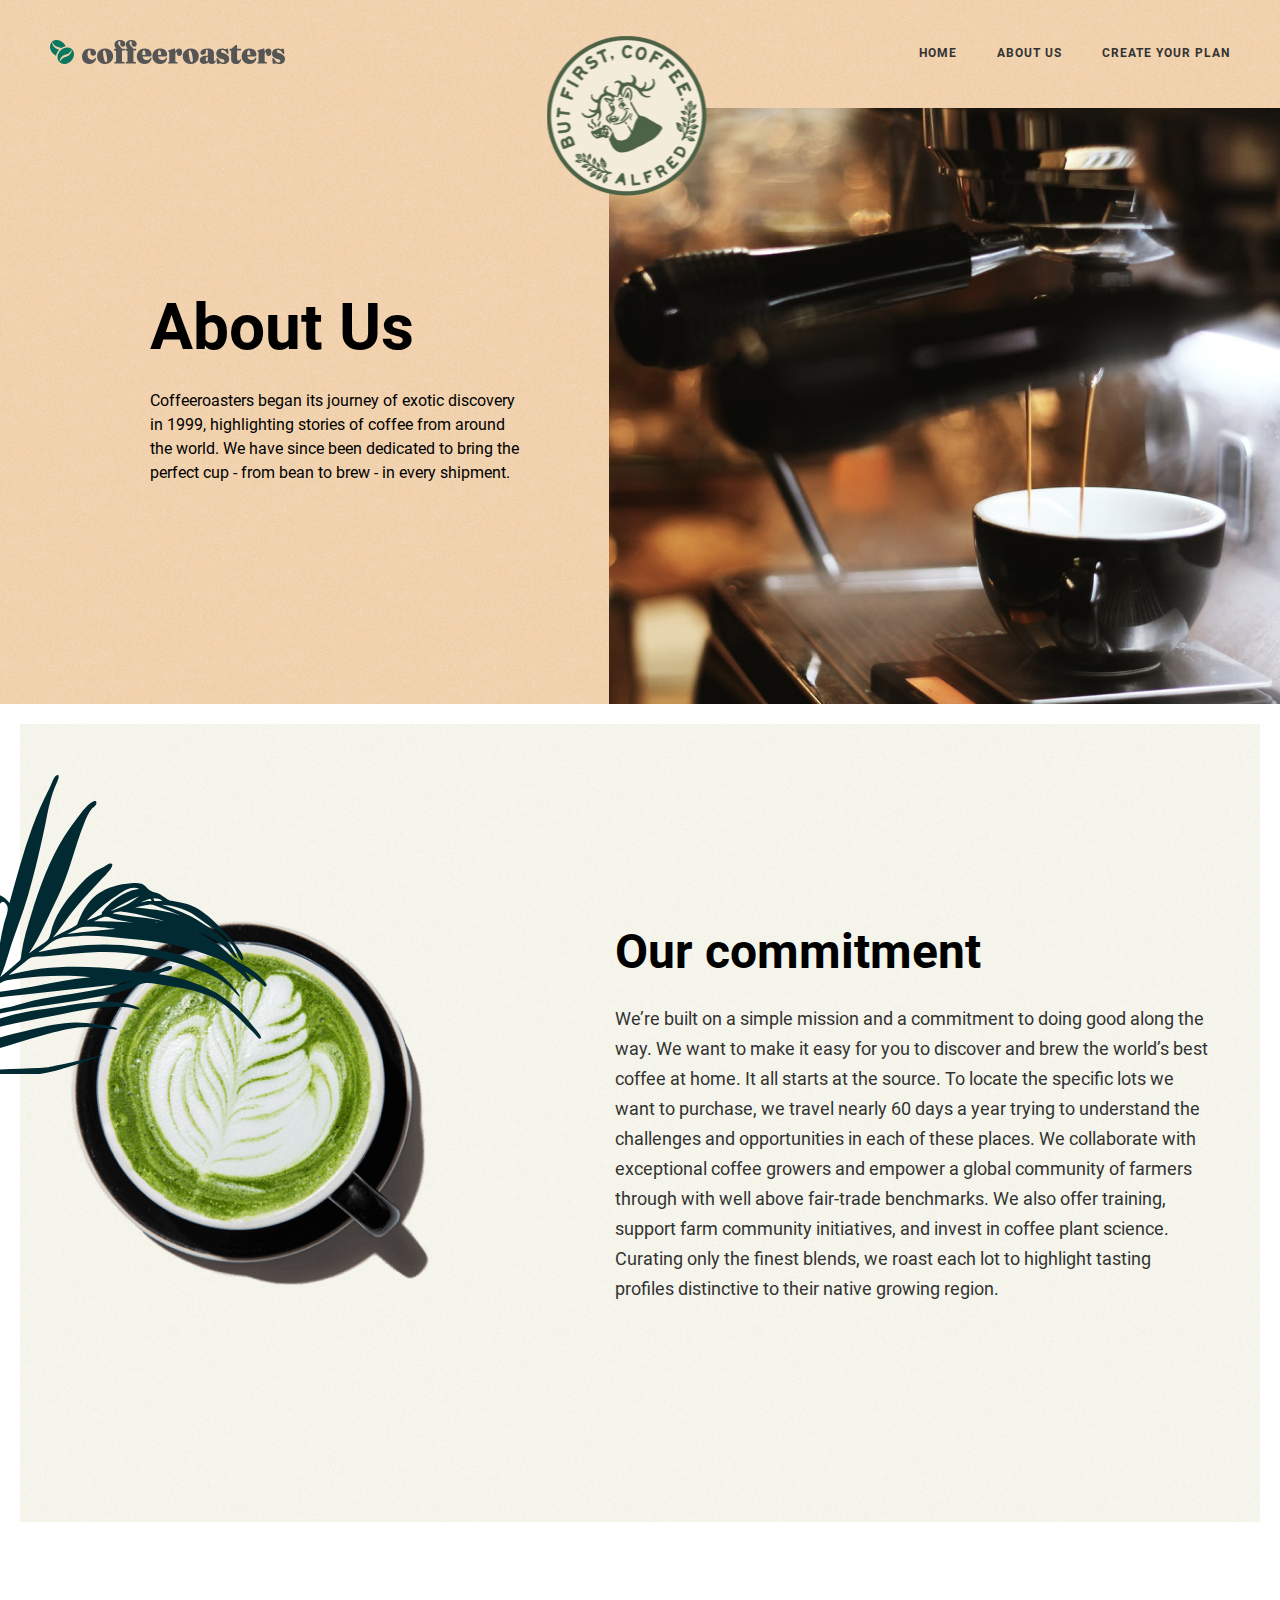
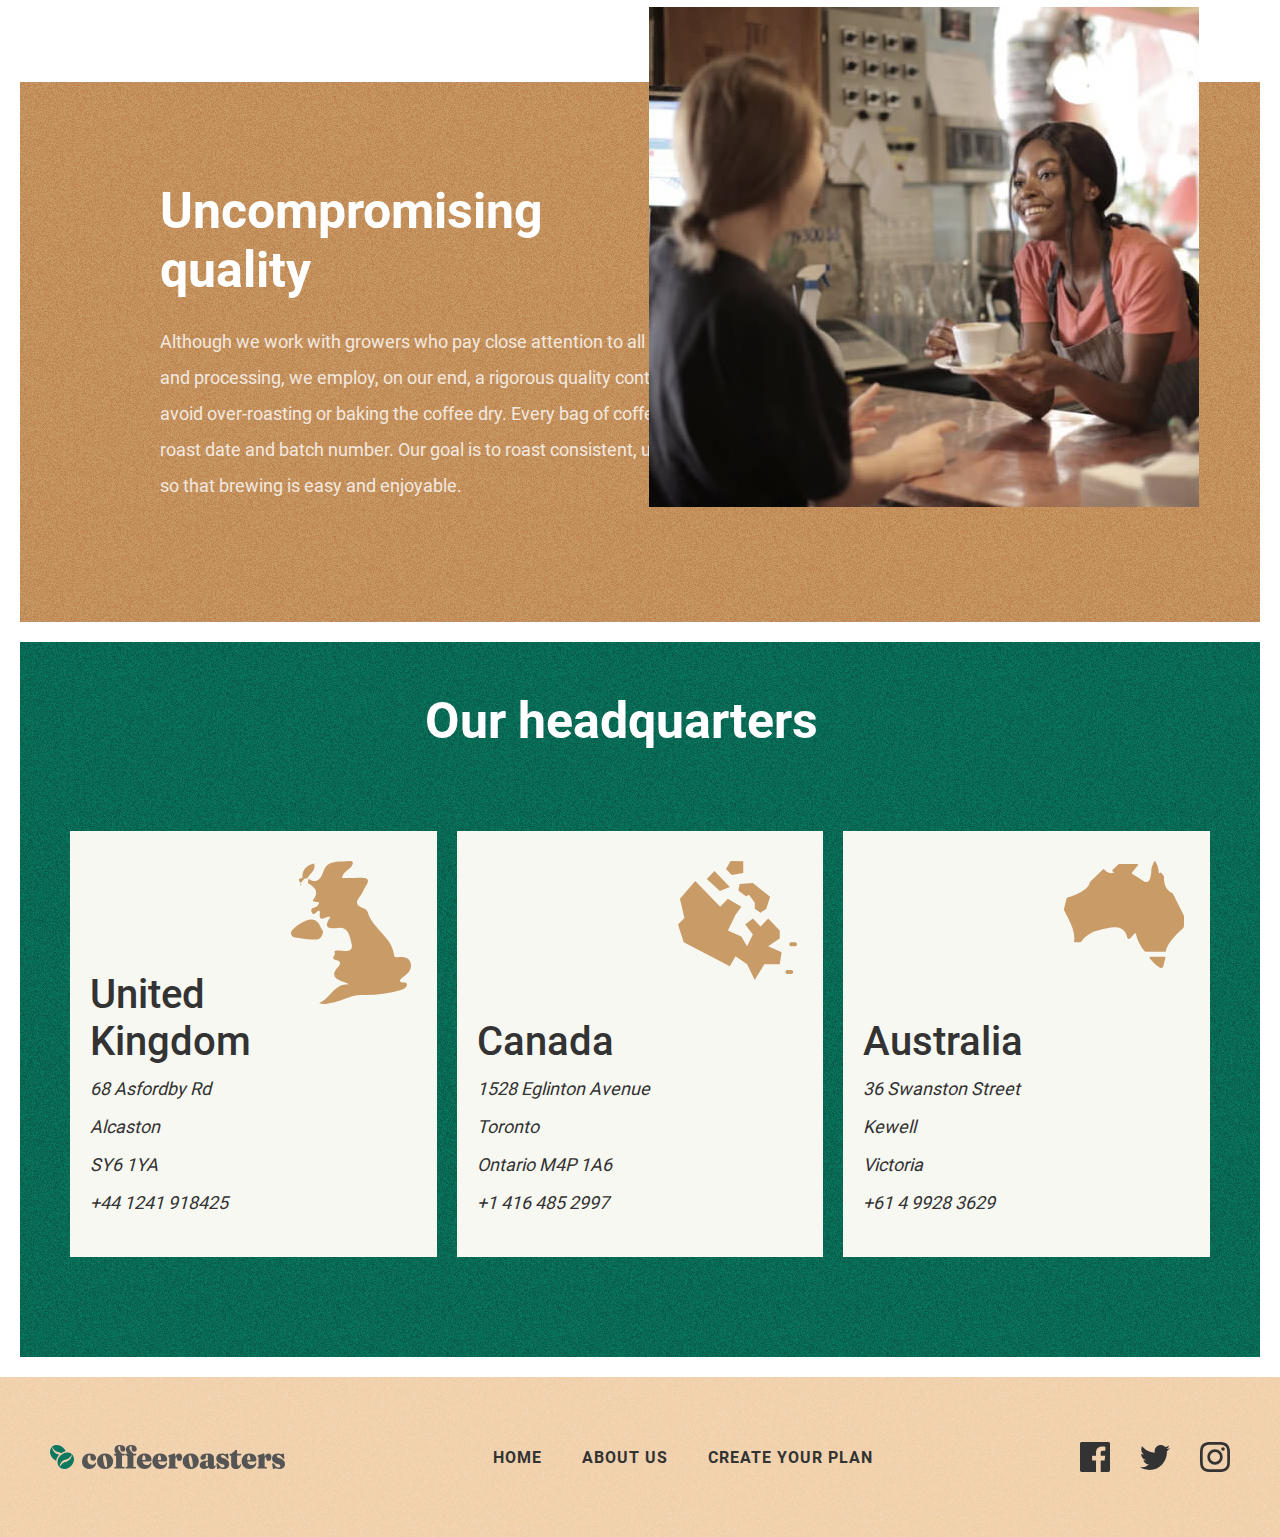
==== commit 280fa726: "Change css files add minify and authoprefix" ====
--- a/aboutus.html
+++ b/aboutus.html
@@ -6,8 +6,8 @@
   <meta name="viewport" content="width=device-width, initial-scale=1.0">
   <title>Coffeeroasters || About us</title>
   <!-- <link rel="stylesheet" href="./css/normalize.css"> -->
-  <!-- <link rel="stylesheet" href="./css/main.min.css"> -->
-  <link rel="stylesheet" href="./css/main.css">
+  <link rel="stylesheet" href="./css/main.min.css">
+  <!-- <link rel="stylesheet" href="./css/main.css"> -->
 </head>
 <body>
   <header class="site-header">
--- a/css/main.min.css
+++ b/css/main.min.css
@@ -0,0 +1 @@
+/*! normalize.css v8.0.1 | MIT License | github.com/necolas/normalize.css */button,hr,input{overflow:visible}progress,sub,sup{vertical-align:baseline}[type=checkbox],[type=radio],legend{box-sizing:border-box;padding:0}.intro-link,.nav-link{letter-spacing:1px;text-decoration:none}.choose-us,.for-bg-img,.how-it-work,.how-it-work-title::before,.intro,.intro-pictures:before,.site-footer,.site-header{background-position:center}.component-text,.quality-text{mix-blend-mode:normal;opacity:.8}.form-input:checked~.text-box,.intro-link{background-color:#0a775f}.choose-us-item-title,.choose-us-title,.coffee-type-info-title,.collection-title,.details-summary,.form-text-title,.ft-link,.how-it-work-title,.modal-title,.nav-link,.ordered-link{text-transform:uppercase}html{line-height:1.15;-webkit-text-size-adjust:100%}.modal-show,.social-media-icon,details,main,span{display:block}h1{font-size:2em;margin:.67em 0}hr{box-sizing:content-box;height:0}code,kbd,pre,samp{font-family:monospace,monospace;font-size:1em}a{background-color:transparent}abbr[title]{border-bottom:none;text-decoration:underline;text-decoration:underline dotted}b,strong{font-weight:bolder}small{font-size:80%}sub,sup{font-size:75%;line-height:0;position:relative}sub{bottom:-.25em}sup{top:-.5em}img{border-style:none}button,input,optgroup,select,textarea{font-family:inherit;font-size:100%;line-height:1.15;margin:0}button,select{text-transform:none}[type=button],[type=reset],[type=submit],button{-webkit-appearance:button}[type=button]::-moz-focus-inner,[type=reset]::-moz-focus-inner,[type=submit]::-moz-focus-inner,button::-moz-focus-inner{border-style:none;padding:0}[type=button]:-moz-focusring,[type=reset]:-moz-focusring,[type=submit]:-moz-focusring,button:-moz-focusring{outline:ButtonText dotted 1px}fieldset{padding:.35em .75em .625em}legend{color:inherit;display:table;max-width:100%;white-space:normal}textarea{overflow:auto}[type=number]::-webkit-inner-spin-button,[type=number]::-webkit-outer-spin-button{height:auto}[type=search]{-webkit-appearance:textfield;outline-offset:-2px}[type=search]::-webkit-search-decoration{-webkit-appearance:none}::-webkit-file-upload-button{-webkit-appearance:button;font:inherit}summary{display:list-item}[hidden],template{display:none}.header-top,.nav-list{display:-webkit-box;display:-ms-flexbox}:root{--text-color:#000000;--text-second-color:#333333;--bg-color:#ffffff}@font-face{font-family:Roboto;font-style:normal;font-weight:400;src:url('../fonts/roboto-v30-latin-regular.woff2') format('woff2'),url('../fonts/roboto-v30-latin-regular.woff') format('woff')}@font-face{font-family:Roboto;font-style:normal;font-weight:500;src:url('../fonts/roboto-v30-latin-500.woff2') format('woff2'),url('../fonts/roboto-v30-latin-500.woff') format('woff')}@font-face{font-family:Roboto;font-style:normal;font-weight:700;src:url('../fonts/roboto-v30-latin-700.woff2') format('woff2'),url('../fonts/roboto-v30-latin-700.woff') format('woff')}*{-webkit-box-sizing:border-box;box-sizing:border-box}body{margin:0;font-family:Roboto,Arial,sans-serif;overflow-x:hidden;font-weight:400;color:var(--text-color)}.visually-hidden{position:absolute;width:1px;height:1px;margin:-1px;padding:0;border:0;white-space:nowrap;-webkit-clip-path:inset(100%);clip-path:inset(100%);clip:rect(0 0 0 0);overflow:hidden}.boxes,.ordered-link:hover{border-bottom:3px dashed #c99b67}.intro,.site-footer,.site-header{width:100%;background-image:url("../images/first-bgimg.png");background-size:cover}.container{max-width:1440px;margin:0 auto;padding:0 50px}.site-logo,.site-logo-img{margin-right:auto}.header-top{display:flex;-webkit-box-align:center;-ms-flex-align:center;align-items:center;padding:40px 0}.intro-main,.nav-list{-webkit-box-align:center}.site-logo-img{display:block}.nav-list{display:flex;-ms-flex-align:center;align-items:center;list-style:none;margin:0;padding:0}.nav-link{font-weight:700;font-size:12px;line-height:14px;color:var(--text-second-color)}.nav-item:not(:first-child){margin-left:40px}.intro-main{display:-webkit-box;display:-ms-flexbox;display:flex;-ms-flex-align:center;align-items:center;-webkit-box-pack:justify;-ms-flex-pack:justify;justify-content:space-between;padding-left:100px}.intro-info{width:464px;margin:0;padding:0}.intro-info-title{margin:0;padding:0;font-weight:700;font-size:64px;line-height:75px}.intro-info-text{margin:24px 0 34px;padding:0;font-size:16px;line-height:24px}.intro-link{display:inline-block;padding:16px 24px;font-weight:500;font-size:16px;line-height:19px;color:var(--bg-color);border-radius:100px}.intro-pictures{position:relative;top:4px;left:89px}.intro-pictures:before{content:"";position:absolute;top:-72px;left:-62px;width:160px;height:160px;background-image:url("../images/alfred.png")}.choose-us,.coffee-type-item,.coffee-type-item:nth-child(2),.coffee-type-item:nth-child(4),.question{position:relative}.collection{width:100%;background-color:var(--bg-color)}.for-bg-img{padding:50px 0;background-size:cover}.collection-title{margin:0 0 80px;font-weight:700;font-size:50px;line-height:59px;text-align:center}.coffee-type-list{width:1020px;margin:0 auto;padding:0}.coffee-type-item{display:-webkit-box;display:-ms-flexbox;display:flex;-webkit-box-align:center;-ms-flex-align:center;align-items:center;margin:0 auto}.coffee-type-item:nth-child(2n){-webkit-box-orient:horizontal;-webkit-box-direction:reverse;-ms-flex-direction:row-reverse;flex-direction:row-reverse}.boxes,.choose-us-list{display:-webkit-box;display:-ms-flexbox;-webkit-box-align:center}.coffee-type-item:first-child:before,.coffee-type-item:nth-child(2)::after,.coffee-type-item:nth-child(4):before{position:absolute;content:"";background-repeat:no-repeat}.coffee-type-item:first-child:before{top:-30%;left:-35%;width:402px;height:300px;background-image:url("../images/first-leaf.svg");background-size:cover}.coffee-type-item:nth-child(2)::after{top:36%;right:-44%;width:392px;height:477px;background-image:url("../images/second-leaf.svg");background-size:cover}.coffee-type-item:nth-child(4):before{top:-7%;left:-41%;width:316px;height:269px;background-image:url("../images/third-leaf.svg");background-size:contain}.coffee-type-item:nth-child(2n) .coffee-type-img{margin-left:117px}.coffee-type-item:nth-child(odd) .coffee-type-img{margin-right:117px}.coffee-type-item:first-child .coffee-type-info{width:452px}.coffee-type-item:nth-child(2) .coffee-type-info,.coffee-type-item:nth-child(3) .coffee-type-info{width:390px}.coffee-type-item:nth-child(4) .coffee-type-info{width:410px}.coffee-type-info-title{margin:0 0 10px;padding:0;font-weight:500;font-size:48px;line-height:56px;color:var(--text-second-color)}.coffee-type-info-text{margin:0;font-weight:400;font-size:22px;line-height:34px;color:var(--text-second-color)}.choose-us{margin:20px;padding-top:50px;padding-bottom:500px;background-image:url("../images/third-bgimg.png");background-size:contain}.choose-us-top{width:581px;margin:0 auto;text-align:center}.choose-us-title{margin:0 0 10px;padding:0;font-weight:700;font-size:50px;line-height:59px;color:var(--bg-color)}.choose-us-text{margin:0;font-weight:400;font-size:16px;line-height:28px;color:var(--bg-color);opacity:.8}.choose-us-list{position:absolute;top:41%;display:flex;-ms-flex-align:center;align-items:center;margin:0;padding:0;list-style:none}.box-item,.how-it-work-info,.over-component,.quality{position:relative}.choose-us-item{width:433px;color:var(--text-second-color)}.choose-us-item:first-child::before{position:absolute;top:-8%;left:-4%;width:140px;height:144px;background-image:url("../images/but-first-coffe-icon.svg");background-position:center;background-size:contain;background-repeat:no-repeat;content:""}.choose-us-item:not(:last-child),.headquarters-item:not(:last-child),.how-it-work-item:not(:last-child){margin-right:20px}.choose-us-item-title{margin-top:28px;margin-bottom:10px;font-weight:500;font-size:30px;line-height:35px}.choose-us-item-text{font-weight:400;font-size:18px;line-height:28px}.how-it-work{margin:289px 20px 50px;background-image:url("../images/fourth-bg-img.png");background-size:cover}.how-it-work-info{margin:0;padding:50px 0}.how-it-work-title{position:relative;margin-bottom:55px;font-weight:700;font-size:50px;line-height:59px;text-align:center;color:var(--bg-color)}.how-it-work-item,.number{color:var(--text-second-color)}.how-it-work-title::before{position:absolute;content:"";top:1%;right:3%;width:215px;height:150px;background-image:url("../images/but-first-coffee-icon.svg");background-repeat:no-repeat}.boxes{width:966px;display:flex;-ms-flex-align:center;align-items:center;-webkit-box-pack:justify;-ms-flex-pack:justify;justify-content:space-between}.box-item{top:25px;padding:26px;background-color:#f8f8f2;border:4px solid #c99b67;border-radius:4px}.how-it-work-list{margin:45px 0 60px;padding:0;display:-webkit-box;display:-ms-flexbox;display:flex;-webkit-box-align:center;-ms-flex-align:center;align-items:center;list-style:none}.how-it-work-item{width:453px;padding:20px 28px 40px 20px;background-color:#f8f8f2}.number{display:block;text-align:right;font-weight:400;font-size:64px;line-height:75px;opacity:.8}.footer-info,.work-link{display:-webkit-box;display:-ms-flexbox}.how-it-work-theme{width:231px}.how-it-work-item-title{margin-top:45px;margin-bottom:10px;font-weight:500;font-size:40px;line-height:47px}.how-it-work-item-text{margin:0;padding:0;font-weight:400;font-size:18px;line-height:28px}.ft-link,.how-it-work-link{font-size:16px;line-height:19px;text-decoration:none;letter-spacing:1px}.work-link{display:flex;-webkit-box-pack:center;-ms-flex-pack:center;justify-content:center}.how-it-work-link{padding:16px 24px;font-weight:500;text-align:center;background-color:#c99b67;color:#fff;border-radius:100px}.footer-info{display:flex;-webkit-box-align:center;-ms-flex-align:center;align-items:center;padding:65px 0}.over-component,.social-media{display:-webkit-box;display:-ms-flexbox;-webkit-box-align:center}.ft-link{font-weight:700;color:var(--text-second-color)}.social-media{display:flex;-ms-flex-align:center;align-items:center;list-style:none;margin:0 0 0 auto;padding:0}.social-media-item:not(:last-child){margin-right:30px}.about{width:372px}.over-component{display:flex;-ms-flex-align:center;align-items:center;-webkit-box-pack:end;-ms-flex-pack:end;justify-content:flex-end;padding-top:110px;padding-bottom:150px}.headquarters-list,.quality{display:-webkit-box;display:-ms-flexbox;-webkit-box-align:center}.over-component::before{position:absolute;top:0;left:-18%;width:402px;height:300px;background-image:url("../images/first-leaf.svg");background-repeat:no-repeat;background-size:cover;content:""}.headquarters-item:first-child::before,.headquarters-item:nth-child(2)::before,.headquarters-item:nth-child(3)::before{top:7%;right:7%;width:120px;background-position:center;content:""}.headquarters-item:first-child::before,.headquarters-item:nth-child(2)::before,.headquarters-item:nth-child(3)::before,.question-box::before{background-repeat:no-repeat;background-size:contain}.component-info{margin-left:185px;width:626px}.component-title{margin-bottom:24px;font-weight:700;font-size:48px;line-height:56px}.component-text{font-style:normal;font-weight:400;font-size:18px;line-height:30px;color:var(--text-color)}.form-input:checked~.text-box .input-text,.form-input:checked~.text-box .input-title,.quality-info,.quality-text,.quality-title{color:var(--bg-color)}.uncompromising-quality{margin:160px 20px 20px;background-image:url("../images/third-bgimg.png")}.quality{display:flex;-ms-flex-align:center;align-items:center}.quality-info{width:729px;padding-top:100px;padding-bottom:118px;padding-left:90px}.quality-title-box{width:397px}.quality-title{margin:0;font-weight:700;font-size:50px;line-height:59px}.quality-text{margin:24px 0 0;padding:0;font-weight:400;font-size:18px;line-height:2}.quality-img{position:absolute;top:-14%;right:1%}.our-headquarters{margin:20px;background-image:url("../images/fourth-bg-img.png")}.quarters-info{padding-top:50px;padding-bottom:100px}.quarters-title{width:431px;margin:0 auto}.headquarters-list{display:flex;-ms-flex-align:center;align-items:center;margin:80px 0 0;padding:0;list-style:none}.details-summary,.question-box{display:-webkit-box;display:-ms-flexbox}.headquarters-item{position:relative;width:433px;margin:0;padding:0 55px 40px 20px;background-color:#f8f8f2;color:var(--text-second-color)}.headquarters-item:first-child{padding-top:140px}.headquarters-item:not(:first-child){padding-top:187px}.quarters-item-title{width:231px;margin:0;font-weight:500;font-size:40px;line-height:47px}.quarters-item-text{margin:10px 0 0;font-weight:400;font-size:18px;line-height:28px}.item-text-link{color:var(--text-second-color);text-decoration:none}.headquarters-item:first-child::before{position:absolute;height:143px;background-image:url("../images/uk-img.svg")}.headquarters-item:nth-child(2)::before{position:absolute;display:inline-block;height:120px;background-image:url("../images/canada.svg")}.headquarters-item:nth-child(3)::before{position:absolute;display:inline-block;height:107px;background-image:url("../images/australia.svg")}.for-bg-img{margin:20px;background-image:url("../images/seconnd-bgimg.png")}.question-box{display:flex;padding-top:50px}.question-box::before{position:absolute;top:63%;left:-15%;width:316px;height:269px;background-image:url("../images/third-leaf.svg");content:""}.ordered-list::after,.ordered-list::before{position:absolute;background-size:cover;content:"";background-repeat:no-repeat}.ordered-list{margin:0;padding:0;list-style:none}.ordered-list::before{top:35%;left:-14%;width:402px;height:300px;background-image:url("../images/first-leaf.svg")}.ordered-list::after{top:12%;right:-16%;width:392px;height:477px;background-image:url("../images/second-leaf.svg")}.ordered-item{margin-bottom:30px}.ordered-link{padding-bottom:5px;font-weight:500;font-size:28px;line-height:33px;font-variant:small-caps;color:#555;border:3px dashed transparent;text-decoration:none}.ordered-link:hover{color:var(--text-color)}.question-form{width:660px;margin-left:auto}.details-summary{display:flex;-webkit-box-align:center;-ms-flex-align:center;align-items:center;margin-bottom:20px;font-weight:700;font-size:35px;line-height:47px;list-style:none}.details-summary::after{content:"";margin-left:24px;width:40px;height:40px;display:inline-block;background-image:url("../images/down-icon.svg");background-repeat:no-repeat;background-size:contain;background-position:center center}.label-box{display:-webkit-box;display:-ms-flexbox;display:flex;margin-bottom:60px}.form-label,.span-bl-color{display:inline-block}.form-label:not(:last-child){margin-right:18px}.text-box{width:208px;padding:31px 32px 57px 16px;background-color:#0a775f33}.first-input-title{padding-bottom:80px}.input-title{margin-bottom:10px;font-weight:500;font-size:24px;line-height:28px;color:var(--text-second-color)}.details-name{margin-bottom:100px}.form-text-title{margin:0 0 14px;padding:40px 0 0;font-weight:400;font-size:16px;line-height:19px;color:var(--bg-color)}.form-text{width:100%;background-color:#c99b67;margin:0;padding-right:15px;padding-bottom:40px;padding-left:20px;font-weight:500;font-size:24px;line-height:34px;color:var(--bg-color)}.span-bl-color{color:var(--text-second-color)}.button-box{display:-webkit-box;display:-ms-flexbox;display:flex;-webkit-box-pack:end;-ms-flex-pack:end;justify-content:flex-end;margin-top:20px}.form-button{display:inline-block;padding:16px 24px;font-weight:500;font-size:16px;line-height:19px;letter-spacing:1px;cursor:pointer;background:#0a775f;color:var(--bg-color);border-radius:100px;border:none}.modal{display:none;position:fixed;top:0;left:0;z-index:10;width:100%;height:100%;background-color:rgba(0,0,0,.4);-webkit-transition:-webkit-transform 1s;transition:transform 1s;-o-transition:transform 1s;transition:transform 1s,-webkit-transform 1s}.modal-show{display: block;}.modal-info{width:561px;margin:80px auto;background-color:var(--bg-color);-webkit-animation-name:slidedown;animation-name:slidedown;-webkit-animation-duration:1s;animation-duration:1s;-webkit-animation-iteration-count:1;animation-iteration-count:1}.md-title{margin:0;padding:22px 0 22px 30px;background-color:#c99b67}.modal-title{margin:0;font-weight:700;font-size:44px;line-height:52px;color:var(--bg-color)}.cr-pl{margin:20px}.md-text{width:531px;margin:0;padding:50px 0 50px 30px}.modal-text{margin:0;font-weight:500;font-size:24px;line-height:34px;color:var(--text-color)}.modal-text .modal-text-color{display:inline-block;color:#0a775f}.modal-info-text{margin:10px 0 50px;font-weight:400;font-size:18px;line-height:26px;color:var(--text-second-color);opacity:.8}.inner{display:-webkit-box;display:-ms-flexbox;display:flex;-webkit-box-align:center;-ms-flex-align:center;align-items:center}.inner-size{margin:0;font-weight:500;font-size:24px;line-height:28px}.inner-button{display:inline-block;margin-left:auto;padding:16px 24px;font-weight:500;font-size:20px;line-height:23px;text-align:center;letter-spacing:1px;background-color:#0a775f;color:var(--bg-color);border:none;border-radius:100px}@-webkit-keyframes slidedown{from{-webkit-transform:translateY(-1000px);transform:translateY(-1000px)}to{-webkit-transform:translateY(0);transform:translateY(0)}}@keyframes slidedown{from{-webkit-transform:translateY(-1000px);transform:translateY(-1000px)}to{-webkit-transform:translateY(0);transform:translateY(0)}}